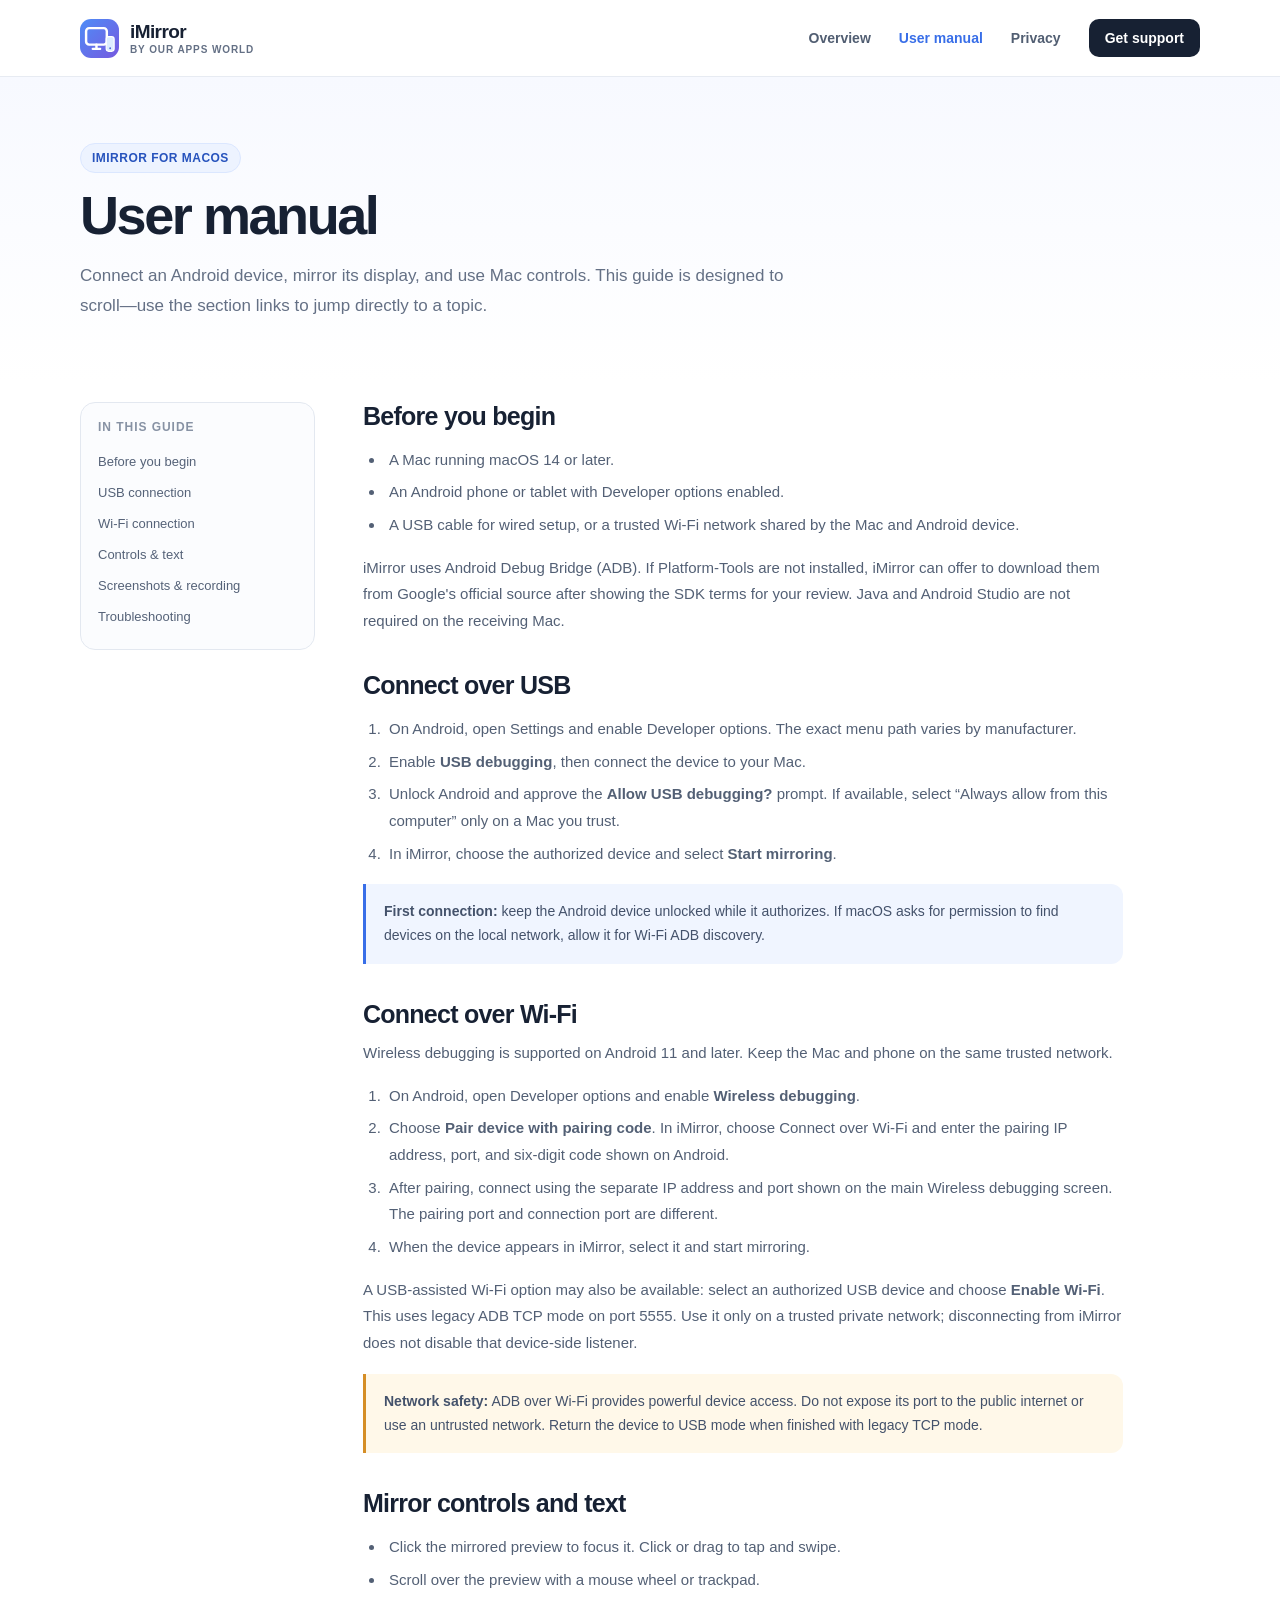
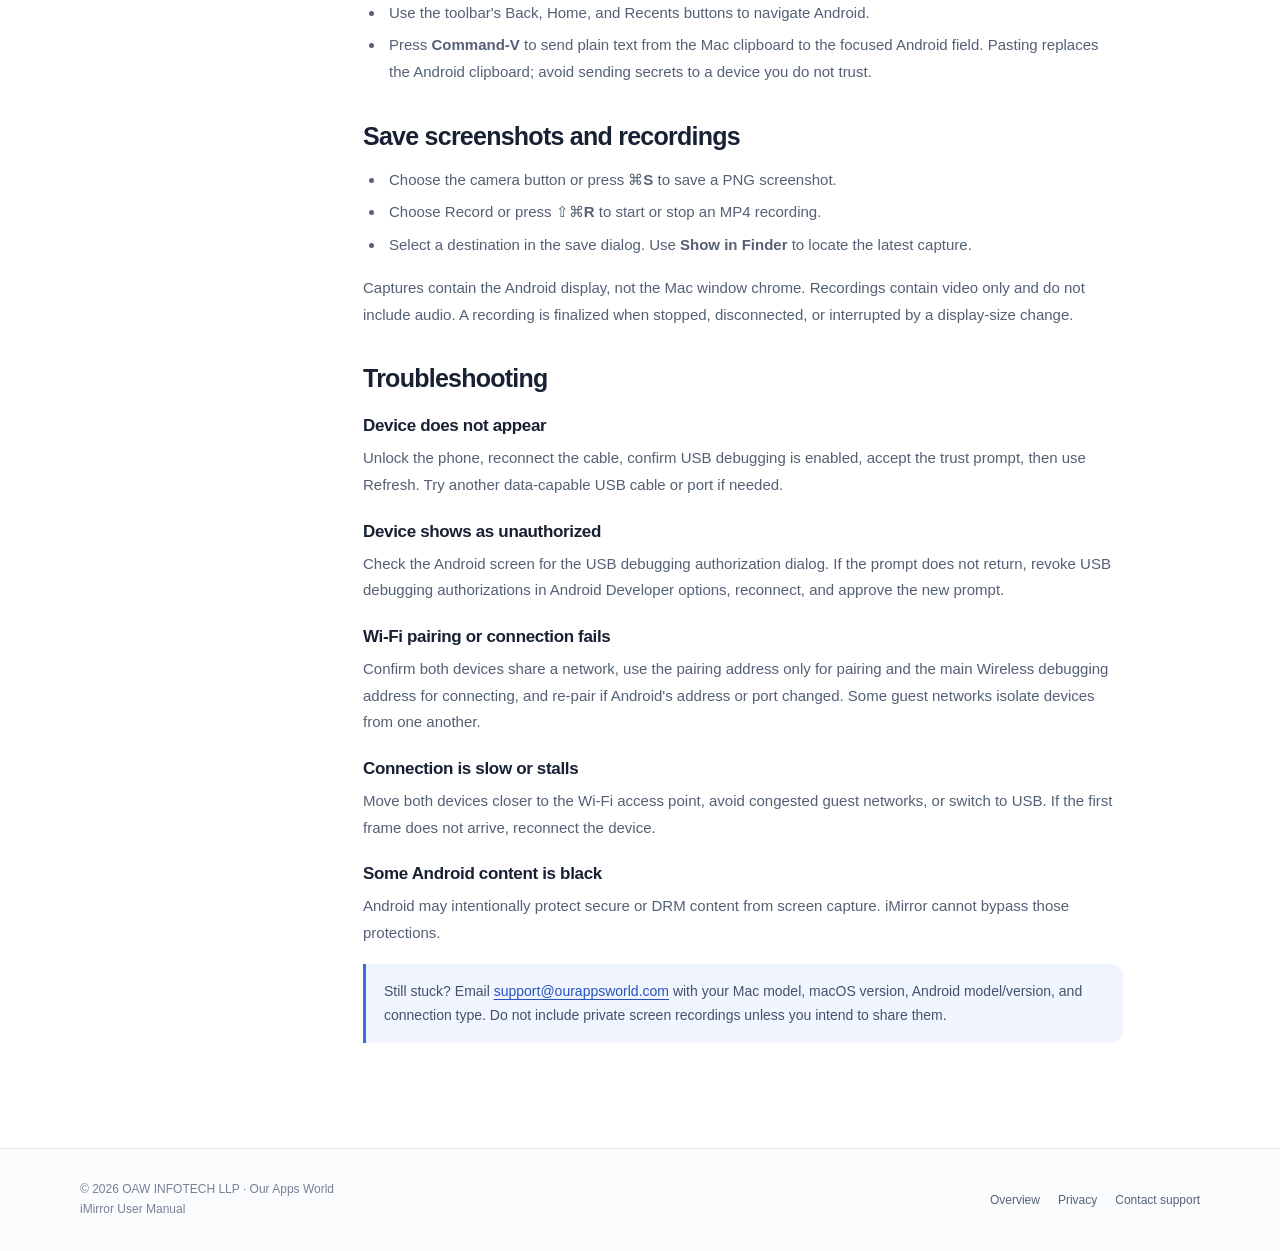
==== docs/manual/index.html @ e36534e6 "Publish iMirror product website with GitHub Pages" ====
<!doctype html>
<html lang="en">
<head>
  <meta charset="utf-8">
  <meta name="viewport" content="width=device-width, initial-scale=1">
  <meta name="description" content="Learn how to connect and use iMirror for Android screen mirroring on macOS over USB or Wi-Fi.">
  <meta name="robots" content="index,follow">
  <link rel="canonical" href="https://erimranalam.github.io/iMirror-Releases/manual/">
  <title>User Manual — iMirror</title>
  <meta property="og:type" content="article">
  <meta property="og:site_name" content="iMirror by Our Apps World">
  <meta property="og:title" content="iMirror User Manual — USB, Wi-Fi, controls, and captures">
  <meta property="og:description" content="Step-by-step help for connecting an Android device and using iMirror on Mac.">
  <meta property="og:url" content="https://erimranalam.github.io/iMirror-Releases/manual/">
  <meta property="og:image" content="https://erimranalam.github.io/iMirror-Releases/assets/social-preview.png">
  <meta name="twitter:card" content="summary_large_image">
  <meta name="twitter:title" content="iMirror User Manual — USB, Wi-Fi, controls, and captures">
  <meta name="twitter:description" content="Step-by-step help for connecting an Android device and using iMirror on Mac.">
  <meta name="twitter:image" content="https://erimranalam.github.io/iMirror-Releases/assets/social-preview.png">
  <link rel="icon" href="../assets/favicon.svg" type="image/svg+xml">
  <link rel="stylesheet" href="../styles.css">
  <script type="application/ld+json">
  {
    "@context": "https://schema.org",
    "@type": "TechArticle",
    "headline": "iMirror User Manual",
    "description": "Step-by-step help for USB and Wi-Fi connections, mirroring controls, screenshots, recordings, and troubleshooting.",
    "mainEntityOfPage": "https://erimranalam.github.io/iMirror-Releases/manual/",
    "dateModified": "2026-10-01",
    "author": { "@type": "Organization", "name": "OAW INFOTECH LLP", "url": "https://ourappsworld.com/" },
    "publisher": { "@type": "Organization", "name": "Our Apps World", "url": "https://ourappsworld.com/" }
  }
  </script>
</head>
<body>
  <header class="site-header">
    <nav class="container nav" aria-label="Main navigation">
      <a class="brand" href="../"><img src="../assets/favicon.svg" alt=""><span>iMirror<small>by Our Apps World</small></span></a>
      <div class="nav-links"><a href="../">Overview</a><a href="../manual/" aria-current="page">User manual</a><a href="../privacy/">Privacy</a><a class="nav-cta" href="mailto:support@ourappsworld.com?subject=iMirror%20support">Get support</a></div>
      <details class="mobile-menu">
        <summary><span>Menu</span><span class="menu-icon" aria-hidden="true">☰</span></summary>
        <div class="mobile-menu-panel">
          <a href="../">Overview</a>
          <a href="../manual/" aria-current="page">User manual</a>
          <a href="../privacy/">Privacy</a>
          <a href="mailto:support@ourappsworld.com?subject=iMirror%20support">Get support</a>
        </div>
      </details>
    </nav>
  </header>
  <main>
    <section class="page-hero"><div class="container"><span class="eyebrow">iMirror for macOS</span><h1>User manual</h1><p>Connect an Android device, mirror its display, and use Mac controls. This guide is designed to scroll—use the section links to jump directly to a topic.</p></div></section>
    <div class="container content-layout">
      <nav class="toc" aria-label="Manual contents"><strong>In this guide</strong><a href="#requirements">Before you begin</a><a href="#usb">USB connection</a><a href="#wifi">Wi-Fi connection</a><a href="#controls">Controls & text</a><a href="#captures">Screenshots & recording</a><a href="#troubleshooting">Troubleshooting</a></nav>
      <article class="article">
        <h2 id="requirements">Before you begin</h2>
        <ul><li>A Mac running macOS 14 or later.</li><li>An Android phone or tablet with Developer options enabled.</li><li>A USB cable for wired setup, or a trusted Wi-Fi network shared by the Mac and Android device.</li></ul>
        <p>iMirror uses Android Debug Bridge (ADB). If Platform-Tools are not installed, iMirror can offer to download them from Google's official source after showing the SDK terms for your review. Java and Android Studio are not required on the receiving Mac.</p>

        <h2 id="usb">Connect over USB</h2>
        <ol><li>On Android, open Settings and enable Developer options. The exact menu path varies by manufacturer.</li><li>Enable <strong>USB debugging</strong>, then connect the device to your Mac.</li><li>Unlock Android and approve the <strong>Allow USB debugging?</strong> prompt. If available, select “Always allow from this computer” only on a Mac you trust.</li><li>In iMirror, choose the authorized device and select <strong>Start mirroring</strong>.</li></ol>
        <div class="tip"><strong>First connection:</strong> keep the Android device unlocked while it authorizes. If macOS asks for permission to find devices on the local network, allow it for Wi-Fi ADB discovery.</div>

        <h2 id="wifi">Connect over Wi-Fi</h2>
        <p>Wireless debugging is supported on Android 11 and later. Keep the Mac and phone on the same trusted network.</p>
        <ol><li>On Android, open Developer options and enable <strong>Wireless debugging</strong>.</li><li>Choose <strong>Pair device with pairing code</strong>. In iMirror, choose Connect over Wi-Fi and enter the pairing IP address, port, and six-digit code shown on Android.</li><li>After pairing, connect using the separate IP address and port shown on the main Wireless debugging screen. The pairing port and connection port are different.</li><li>When the device appears in iMirror, select it and start mirroring.</li></ol>
        <p>A USB-assisted Wi-Fi option may also be available: select an authorized USB device and choose <strong>Enable Wi-Fi</strong>. This uses legacy ADB TCP mode on port 5555. Use it only on a trusted private network; disconnecting from iMirror does not disable that device-side listener.</p>
        <div class="tip warning"><strong>Network safety:</strong> ADB over Wi-Fi provides powerful device access. Do not expose its port to the public internet or use an untrusted network. Return the device to USB mode when finished with legacy TCP mode.</div>

        <h2 id="controls">Mirror controls and text</h2>
        <ul><li>Click the mirrored preview to focus it. Click or drag to tap and swipe.</li><li>Scroll over the preview with a mouse wheel or trackpad.</li><li>Use the toolbar's Back, Home, and Recents buttons to navigate Android.</li><li>Press <strong>Command-V</strong> to send plain text from the Mac clipboard to the focused Android field. Pasting replaces the Android clipboard; avoid sending secrets to a device you do not trust.</li></ul>

        <h2 id="captures">Save screenshots and recordings</h2>
        <ul><li>Choose the camera button or press <strong>⌘S</strong> to save a PNG screenshot.</li><li>Choose Record or press <strong>⇧⌘R</strong> to start or stop an MP4 recording.</li><li>Select a destination in the save dialog. Use <strong>Show in Finder</strong> to locate the latest capture.</li></ul>
        <p>Captures contain the Android display, not the Mac window chrome. Recordings contain video only and do not include audio. A recording is finalized when stopped, disconnected, or interrupted by a display-size change.</p>

        <h2 id="troubleshooting">Troubleshooting</h2>
        <h3>Device does not appear</h3><p>Unlock the phone, reconnect the cable, confirm USB debugging is enabled, accept the trust prompt, then use Refresh. Try another data-capable USB cable or port if needed.</p>
        <h3>Device shows as unauthorized</h3><p>Check the Android screen for the USB debugging authorization dialog. If the prompt does not return, revoke USB debugging authorizations in Android Developer options, reconnect, and approve the new prompt.</p>
        <h3>Wi-Fi pairing or connection fails</h3><p>Confirm both devices share a network, use the pairing address only for pairing and the main Wireless debugging address for connecting, and re-pair if Android's address or port changed. Some guest networks isolate devices from one another.</p>
        <h3>Connection is slow or stalls</h3><p>Move both devices closer to the Wi-Fi access point, avoid congested guest networks, or switch to USB. If the first frame does not arrive, reconnect the device.</p>
        <h3>Some Android content is black</h3><p>Android may intentionally protect secure or DRM content from screen capture. iMirror cannot bypass those protections.</p>
        <div class="tip">Still stuck? Email <a href="mailto:support@ourappsworld.com">support@ourappsworld.com</a> with your Mac model, macOS version, Android model/version, and connection type. Do not include private screen recordings unless you intend to share them.</div>
      </article>
    </div>
  </main>
  <footer class="site-footer"><div class="container footer-row"><div class="footer-copy">© 2026 OAW INFOTECH LLP · Our Apps World<br>iMirror User Manual</div><div class="footer-links"><a href="../">Overview</a><a href="../privacy/">Privacy</a><a href="mailto:support@ourappsworld.com">Contact support</a></div></div></footer>
</body>
</html>
---- docs/styles.css ----
:root {
  color-scheme: light;
  --ink: #172133;
  --muted: #647085;
  --line: #e3e8f0;
  --paper: #fff;
  --wash: #f5f7fb;
  --blue: #386ee8;
  --blue-dark: #2753bd;
  --violet: #7256dc;
  --mint: #dff6ee;
  --shadow: 0 22px 70px rgba(28, 43, 72, .12);
  font-family: -apple-system, BlinkMacSystemFont, 'Segoe UI', sans-serif;
  color: var(--ink);
  background: var(--paper);
  font-synthesis: none;
  text-rendering: optimizeLegibility;
}

* { box-sizing: border-box; }
html { scroll-behavior: smooth; }
body { margin: 0; min-width: 320px; }
a { color: inherit; }
button, a { -webkit-tap-highlight-color: transparent; }
:focus-visible { outline: 3px solid #82a8ff; outline-offset: 3px; }

.container { width: min(1120px, calc(100% - 44px)); margin-inline: auto; }
.site-header { position: sticky; top: 0; z-index: 20; background: rgba(255,255,255,.9); backdrop-filter: blur(16px); border-bottom: 1px solid rgba(226,231,239,.8); }
.nav { min-height: 76px; display: flex; align-items: center; justify-content: space-between; gap: 24px; }
.brand { display: inline-flex; align-items: center; gap: 11px; text-decoration: none; font-family: -apple-system, BlinkMacSystemFont, 'Segoe UI', sans-serif; font-size: 19px; font-weight: 800; letter-spacing: -.6px; }
.brand img { width: 39px; height: 39px; }
.brand small { display: block; color: var(--muted); font: 600 10px -apple-system, BlinkMacSystemFont, 'Segoe UI', sans-serif; letter-spacing: .09em; text-transform: uppercase; margin-top: 1px; }
.nav-links { display: flex; align-items: center; gap: 28px; }
.nav-links a { color: #515e72; text-decoration: none; font-size: 14px; font-weight: 600; white-space: nowrap; transition: color .18s ease; }
.nav-links a:hover, .nav-links a[aria-current="page"] { color: var(--blue); }
.nav-links .nav-cta { padding: 11px 16px; background: var(--ink); color: white; border-radius: 10px; }
.nav-links .nav-cta:hover { background: var(--blue-dark); color: white; }
.mobile-menu { display: none; position: relative; }
.mobile-menu summary { min-height: 40px; display: inline-flex; align-items: center; gap: 9px; padding: 0 12px; border: 1px solid var(--line); border-radius: 11px; background: white; color: var(--ink); font-size: 13px; font-weight: 700; cursor: pointer; list-style: none; }
.mobile-menu summary::-webkit-details-marker { display: none; }
.mobile-menu summary::marker { content: ''; }
.menu-icon { color: var(--blue); font-size: 16px; line-height: 1; transition: transform .18s ease; }
.mobile-menu[open] .menu-icon { transform: rotate(90deg); }
.mobile-menu-panel { position: absolute; z-index: 30; top: calc(100% + 10px); right: 0; width: min(250px, calc(100vw - 32px)); padding: 7px; border: 1px solid var(--line); border-radius: 14px; background: white; box-shadow: 0 16px 38px rgba(22, 34, 55, .17); }
.mobile-menu-panel a { display: block; padding: 12px 13px; border-radius: 9px; color: #46536a; font-size: 14px; font-weight: 600; text-decoration: none; }
.mobile-menu-panel a:hover, .mobile-menu-panel a[aria-current="page"] { color: var(--blue-dark); background: #f0f5ff; }

.hero { overflow: hidden; padding: 86px 0 82px; background: radial-gradient(ellipse at 78% 43%, #e4ecff 0, rgba(237,240,255,.5) 30%, transparent 61%), linear-gradient(180deg, #fbfcff, #fff); }
.hero-grid { display: grid; grid-template-columns: minmax(0, .9fr) minmax(0, 1.1fr); align-items: center; gap: 46px; }
.hero-grid > * { min-width: 0; }
.eyebrow { display: inline-flex; align-items: center; gap: 8px; color: var(--blue-dark); background: #edf3ff; border: 1px solid #dbe7ff; border-radius: 999px; padding: 7px 11px; font-size: 12px; font-weight: 700; letter-spacing: .04em; text-transform: uppercase; }
.eyebrow-dot { width: 7px; height: 7px; border-radius: 50%; background: #4aa984; box-shadow: 0 0 0 4px #d9f2e8; }
h1, h2, h3 { font-family: -apple-system, BlinkMacSystemFont, 'Segoe UI', sans-serif; letter-spacing: -.045em; }
h1 { max-width: 560px; font-size: clamp(42px, 5.4vw, 67px); line-height: 1.06; margin: 22px 0 20px; }
h1 em { color: var(--blue); font-style: normal; }
.hero-copy { max-width: 520px; color: #58657a; font-size: 18px; line-height: 1.72; }
.hero-actions { display: flex; flex-wrap: wrap; align-items: center; gap: 12px; margin-top: 28px; }
.button { min-height: 48px; display: inline-flex; align-items: center; justify-content: center; gap: 9px; border-radius: 12px; padding: 0 18px; text-decoration: none; font-weight: 700; font-size: 14px; transition: transform .18s ease, background .18s ease, box-shadow .18s ease; }
.button:hover { transform: translateY(-2px); }
.button-primary { background: var(--blue); color: white; box-shadow: 0 9px 22px rgba(56,110,232,.24); }
.button-primary:hover { background: var(--blue-dark); }
.button-secondary { color: var(--ink); border: 1px solid #dce2ec; background: white; }
.hero-note { color: #7c8799; font-size: 12px; margin: 14px 0 0; }
.hero-art { position: relative; margin: 0; }
.hero-art img { display: block; width: 100%; border-radius: 22px; box-shadow: var(--shadow); }
.preview-caption { margin: 12px 8px 0; text-align: right; color: #69758a; font-size: 11px; }
.trust-row { display: flex; flex-wrap: wrap; gap: 13px 23px; margin-top: 32px; color: #69758a; font-size: 13px; }
.trust-row span { display: inline-flex; align-items: center; gap: 7px; }
.trust-row b { color: #23835e; font-size: 15px; }

.section { padding: 82px 0; }
.section-soft { background: var(--wash); }
.section-heading { max-width: 670px; margin: 0 auto 42px; text-align: center; }
.section-heading h2 { font-size: clamp(30px, 4vw, 44px); line-height: 1.15; margin: 13px 0; }
.section-heading p { margin: 0; color: var(--muted); font-size: 16px; line-height: 1.7; }
.feature-grid { display: grid; grid-template-columns: repeat(3, 1fr); gap: 17px; }
.feature-card { background: white; border: 1px solid var(--line); border-radius: 18px; padding: 24px; min-height: 205px; }
.feature-icon { width: 44px; height: 44px; display: grid; place-items: center; border-radius: 13px; color: var(--blue); background: #edf3ff; font-size: 21px; }
.feature-card h3 { margin: 20px 0 8px; font-size: 18px; letter-spacing: -.025em; }
.feature-card p { margin: 0; color: var(--muted); font-size: 14px; line-height: 1.65; }
.workflow { display: grid; grid-template-columns: repeat(3, 1fr); gap: 32px; counter-reset: flow; }
.step { position: relative; counter-increment: flow; padding-top: 57px; }
.step::before { content: '0' counter(flow); position: absolute; left: 0; top: 0; color: var(--blue); font: 800 31px -apple-system, BlinkMacSystemFont, 'Segoe UI', sans-serif; letter-spacing: -.06em; }
.step h3 { font-size: 19px; margin: 0 0 9px; }
.step p { color: var(--muted); margin: 0; line-height: 1.7; font-size: 14px; }
.callout { display: flex; align-items: center; justify-content: space-between; gap: 28px; margin-top: 54px; padding: 28px 32px; border-radius: 20px; background: #172133; color: white; }
.callout h2 { margin: 0 0 7px; font-size: 24px; }
.callout p { margin: 0; color: #bac5d7; line-height: 1.6; font-size: 14px; }
.callout .button { flex: none; background: white; color: var(--ink); }
.requirements { display: flex; flex-wrap: wrap; justify-content: center; gap: 10px; margin-top: 28px; }
.requirements span { border: 1px solid var(--line); border-radius: 999px; background: white; color: #526075; padding: 9px 13px; font-size: 12px; }

.page-hero { padding: 66px 0 44px; background: linear-gradient(180deg, #f7f9ff, #fff); }
.page-hero h1 { font-size: clamp(38px, 5vw, 54px); margin: 14px 0; }
.page-hero p { max-width: 720px; color: var(--muted); line-height: 1.75; font-size: 17px; }
.content-layout { display: grid; grid-template-columns: 235px minmax(0, 1fr); gap: 48px; padding: 20px 0 88px; align-items: start; }
.toc { position: sticky; top: 102px; padding: 17px; border: 1px solid var(--line); border-radius: 15px; background: #fbfcfe; }
.toc strong { display: block; font-size: 12px; text-transform: uppercase; letter-spacing: .08em; color: #8792a4; margin: 0 0 12px; }
.toc a { display: block; padding: 8px 0; color: #556278; font-size: 13px; text-decoration: none; }
.toc a:hover { color: var(--blue); }
.article { max-width: 760px; }
.article h2 { margin: 36px 0 11px; font-size: 25px; letter-spacing: -.03em; scroll-margin-top: 105px; }
.article h2:first-child { margin-top: 0; }
.article h3 { margin: 23px 0 8px; font-size: 17px; letter-spacing: -.02em; }
.article p, .article li { color: #536075; font-size: 15px; line-height: 1.78; }
.article p { margin: 9px 0; }
.article ul, .article ol { padding-left: 22px; }
.article li { padding-left: 4px; margin: 6px 0; }
.article a { color: var(--blue-dark); text-underline-offset: 3px; }
.tip { margin: 17px 0; padding: 16px 18px; border-left: 3px solid var(--blue); background: #f0f5ff; border-radius: 0 12px 12px 0; color: #44526b; line-height: 1.7; font-size: 14px; }
.warning { border-left-color: #d58e26; background: #fff8e9; }
.privacy-meta { color: #7b8698 !important; font-size: 13px !important; }
.policy-card { margin: 18px 0; padding: 19px; border: 1px solid var(--line); border-radius: 14px; background: #fbfcff; }
.policy-card h3 { margin-top: 0; }
.faq-list { max-width: 820px; margin: auto; border-top: 1px solid var(--line); }
.faq-list details { padding: 18px 3px; border-bottom: 1px solid var(--line); }
.faq-list summary { cursor: pointer; font-weight: 700; font-size: 16px; list-style: none; display: flex; align-items: center; justify-content: space-between; gap: 16px; }
.faq-list summary::-webkit-details-marker { display: none; }
.faq-list summary::after { content: '+'; color: var(--blue); font-size: 23px; line-height: 1; }
.faq-list details[open] summary::after { content: '−'; }
.faq-list p { margin: 12px 34px 0 0; color: var(--muted); font-size: 14px; line-height: 1.7; }

.site-footer { border-top: 1px solid var(--line); background: #fbfcfe; padding: 31px 0; }
.footer-row { display: flex; justify-content: space-between; align-items: center; gap: 18px; }
.footer-copy { color: #768195; font-size: 12px; line-height: 1.65; }
.footer-links { display: flex; flex-wrap: wrap; gap: 18px; }
.footer-links a { color: #566277; font-size: 12px; text-decoration: none; }
.footer-links a:hover { color: var(--blue); }

@media (max-width: 860px) {
  .hero { padding: 62px 0 56px; }
  .hero-grid { grid-template-columns: 1fr; gap: 40px; }
  .hero-art { margin: 0 -5px; }
  .hero-art img { border-radius: 16px; }
  .feature-grid { grid-template-columns: repeat(2, 1fr); }
  .content-layout { grid-template-columns: 1fr; gap: 26px; }
  .toc { position: static; display: flex; flex-wrap: wrap; gap: 5px 16px; align-items: center; }
  .toc strong { width: 100%; }
  .toc a { padding: 3px 0; }
}
@media (max-width: 720px) {
  .nav-links { display: none; }
  .mobile-menu { display: block; }
}
@media (max-width: 600px) {
  .container { width: min(100% - 32px, 1120px); }
  .nav { min-height: 66px; }
  .brand { font-size: 17px; }
  .brand img { width: 35px; height: 35px; }
  .hero { padding: 48px 0 48px; }
  h1 { font-size: clamp(39px, 12vw, 54px); }
  .hero-copy { font-size: 16px; }
  .section { padding: 60px 0; }
  .feature-grid, .workflow { grid-template-columns: 1fr; gap: 12px; }
  .feature-card { min-height: auto; }
  .workflow { gap: 26px; }
  .callout { align-items: flex-start; flex-direction: column; padding: 24px; }
  .page-hero { padding: 48px 0 26px; }
  .content-layout { padding-bottom: 62px; }
  .footer-row { align-items: flex-start; flex-direction: column; }
}
@media (prefers-reduced-motion: reduce) {
  *, *::before, *::after { scroll-behavior: auto !important; transition-duration: .01ms !important; }
}
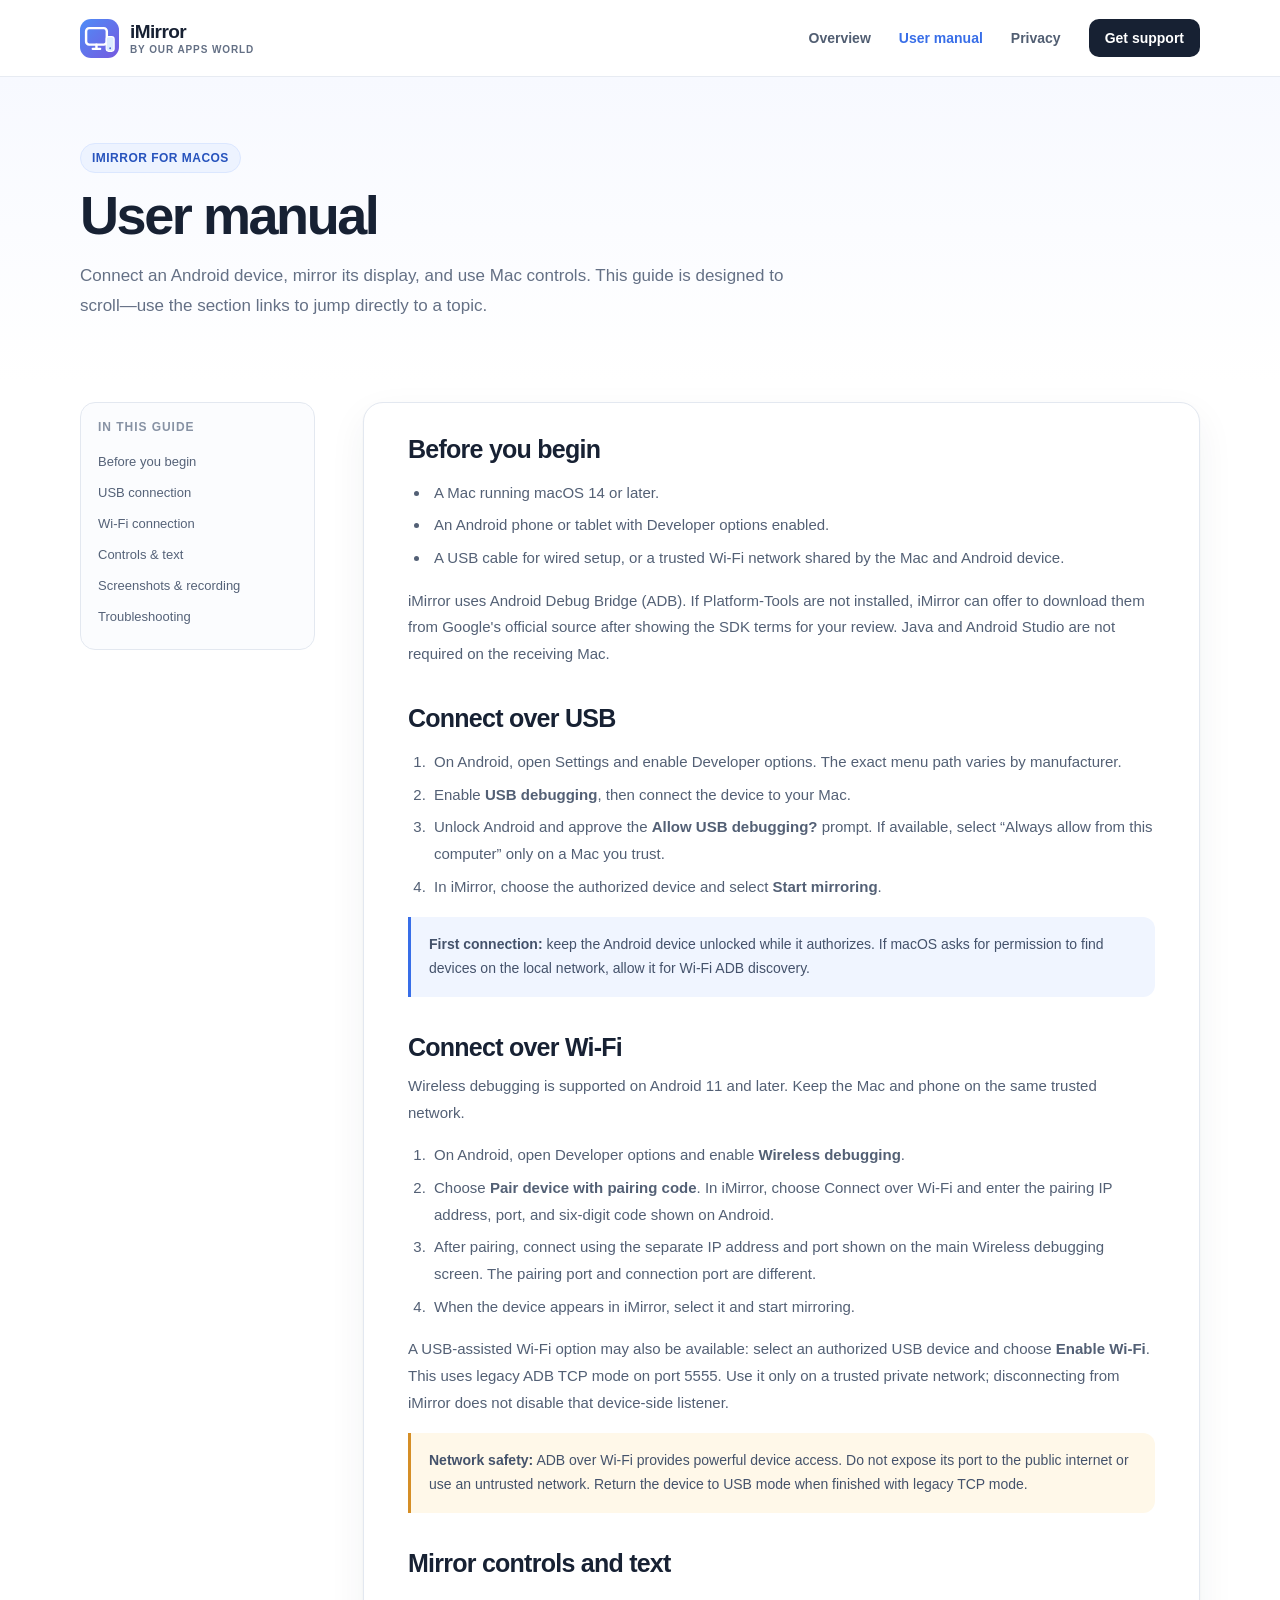
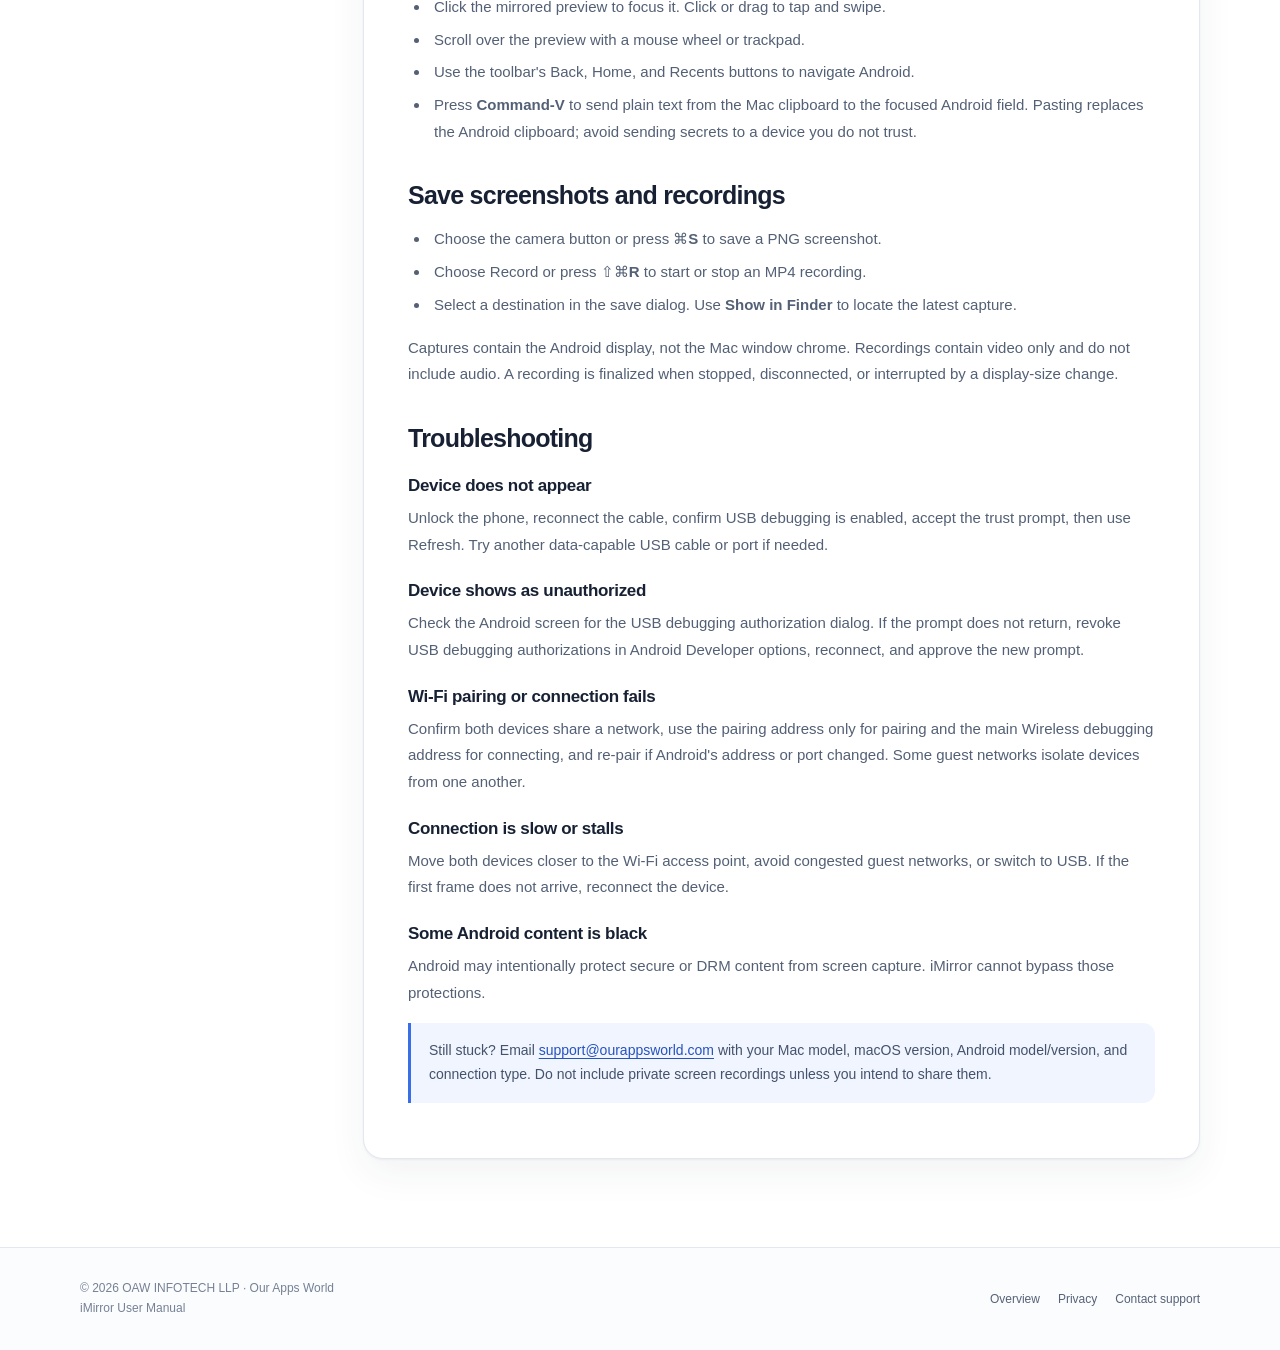
==== commit 799050d5: "Pages copy: redesigned landing page, real screenshots, SEO files from the main site Co-Authored-By: " ====
--- a/docs/manual/index.html
+++ b/docs/manual/index.html
@@ -5,27 +5,27 @@
   <meta name="viewport" content="width=device-width, initial-scale=1">
   <meta name="description" content="Learn how to connect and use iMirror for Android screen mirroring on macOS over USB or Wi-Fi.">
   <meta name="robots" content="index,follow">
-  <link rel="canonical" href="https://erimranalam.github.io/iMirror-Releases/manual/">
+  <link rel="canonical" href="https://imirror.ourappsworld.com/manual/">
   <title>User Manual — iMirror</title>
   <meta property="og:type" content="article">
   <meta property="og:site_name" content="iMirror by Our Apps World">
   <meta property="og:title" content="iMirror User Manual — USB, Wi-Fi, controls, and captures">
   <meta property="og:description" content="Step-by-step help for connecting an Android device and using iMirror on Mac.">
-  <meta property="og:url" content="https://erimranalam.github.io/iMirror-Releases/manual/">
-  <meta property="og:image" content="https://erimranalam.github.io/iMirror-Releases/assets/social-preview.png">
+  <meta property="og:url" content="https://imirror.ourappsworld.com/manual/">
+  <meta property="og:image" content="https://imirror.ourappsworld.com/assets/og-card.png">
   <meta name="twitter:card" content="summary_large_image">
   <meta name="twitter:title" content="iMirror User Manual — USB, Wi-Fi, controls, and captures">
   <meta name="twitter:description" content="Step-by-step help for connecting an Android device and using iMirror on Mac.">
-  <meta name="twitter:image" content="https://erimranalam.github.io/iMirror-Releases/assets/social-preview.png">
+  <meta name="twitter:image" content="https://imirror.ourappsworld.com/assets/og-card.png">
   <link rel="icon" href="../assets/favicon.svg" type="image/svg+xml">
-  <link rel="stylesheet" href="../styles.css">
+  <link rel="stylesheet" href="../styles.css?v=ee25576f">
   <script type="application/ld+json">
   {
     "@context": "https://schema.org",
     "@type": "TechArticle",
     "headline": "iMirror User Manual",
     "description": "Step-by-step help for USB and Wi-Fi connections, mirroring controls, screenshots, recordings, and troubleshooting.",
-    "mainEntityOfPage": "https://erimranalam.github.io/iMirror-Releases/manual/",
+    "mainEntityOfPage": "https://imirror.ourappsworld.com/manual/",
     "dateModified": "2026-10-01",
     "author": { "@type": "Organization", "name": "OAW INFOTECH LLP", "url": "https://ourappsworld.com/" },
     "publisher": { "@type": "Organization", "name": "Our Apps World", "url": "https://ourappsworld.com/" }
--- a/docs/styles.css
+++ b/docs/styles.css
@@ -162,3 +162,89 @@
 @media (prefers-reduced-motion: reduce) {
   *, *::before, *::after { scroll-behavior: auto !important; transition-duration: .01ms !important; }
 }
+
+/* Pricing and purchase pages */
+.pricing-grid { display: grid; grid-template-columns: repeat(auto-fit, minmax(290px, 1fr)); gap: 20px; max-width: 800px; margin: 0 auto; }
+.plan { position: relative; display: flex; flex-direction: column; gap: 10px; padding: 30px; background: #fff; border: 1px solid var(--line); border-radius: 22px; }
+.plan.featured { border: 2px solid var(--blue); box-shadow: 0 22px 60px rgba(56,110,232,.18); }
+.plan .plan-tag { position: absolute; top: -13px; left: 26px; background: var(--blue); color: #fff; font-size: 12px; font-weight: 800; letter-spacing: .04em; padding: 4px 12px; border-radius: 999px; }
+.plan h3 { margin: 0; font-size: 20px; }
+.plan .price { font-size: 54px; font-weight: 800; letter-spacing: -.05em; line-height: 1.05; }
+.plan .price small { font-size: 15px; font-weight: 600; letter-spacing: 0; color: var(--muted); }
+.plan ul { list-style: none; margin: 8px 0 22px; padding: 0; display: grid; gap: 10px; color: #3f4b60; font-size: 15px; }
+.plan li { position: relative; padding-left: 26px; }
+.plan li::before { content: "✓"; position: absolute; left: 0; color: #2f9d6e; font-weight: 800; }
+.plan .button { margin-top: auto; }
+.fineprint { max-width: 680px; margin: 22px auto 0; text-align: center; color: var(--muted); font-size: 13.5px; }
+.buy-box { max-width: 640px; margin: 0 auto; padding: 56px 0 90px; text-align: center; }
+.buy-box h1 { margin-inline: auto; font-size: clamp(32px, 5vw, 44px); }
+.buy-box .hero-copy { margin-inline: auto; }
+.content-layout.single { grid-template-columns: minmax(0, 820px); justify-content: start; }
+
+.what-grid { display: grid; grid-template-columns: minmax(0, 1.1fr) minmax(0, 1fr); gap: 44px; align-items: start; }
+.what-grid p { color: #58657a; font-size: 17px; line-height: 1.72; }
+.facts { margin: 0; background: var(--wash); border: 1px solid var(--line); border-radius: 18px; padding: 6px 22px; }
+.facts > div { display: grid; grid-template-columns: 110px 1fr; gap: 12px; padding: 13px 0; border-top: 1px solid var(--line); font-size: 15px; }
+.facts > div:first-child { border-top: 0; } .facts dt { color: var(--muted); font-weight: 700; } .facts dd { margin: 0; }
+@media (max-width: 820px) { .what-grid { grid-template-columns: minmax(0, 1fr); gap: 26px; } }
+@media (max-width: 520px) { .facts > div { grid-template-columns: 1fr; gap: 2px; } }
+
+/* Redesign: centred hero, real app screenshots, gallery, closing band */
+.hero2 { padding: 72px 0 40px; background: radial-gradient(60% 50% at 50% 0%, #e4ecff 0, rgba(237,240,255,.5) 45%, transparent 75%), linear-gradient(180deg, #fbfcff, #fff); }
+.hero-center { text-align: center; max-width: 820px; margin: 0 auto; }
+.hero-center h1 { max-width: none; margin: 20px auto 18px; font-size: clamp(42px, 7vw, 76px); letter-spacing: -.055em; }
+.hero-center h1 em { background: linear-gradient(100deg, var(--blue), var(--violet)); -webkit-background-clip: text; background-clip: text; color: transparent; }
+.hero-center .hero-copy { max-width: 640px; margin: 0 auto; }
+.hero-center .hero-actions { justify-content: center; }
+.button-lg { min-height: 54px; padding: 0 26px; font-size: 16px; border-radius: 14px; }
+.hero-note { text-align: center; }
+.stage2 { position: relative; max-width: 1040px; margin: 48px auto 0; padding-bottom: 8%; }
+.winshot { margin: 0; line-height: 0; border-radius: 14px; overflow: hidden; box-shadow: 0 2px 4px rgba(24,37,66,.08), 0 24px 60px rgba(28,43,72,.22), 0 60px 110px rgba(56,110,232,.16); background: #fff; }
+.winshot img { display: block; width: 100%; height: auto; }
+.stage2 .main { width: 88%; margin: 0 auto 0 0; }
+.stage2 .float { position: absolute; right: 0; bottom: 0; width: 30%; border-radius: 12px; }
+.hero-trust { margin-top: 36px; justify-content: center; }
+@media (max-width: 720px) { .stage2 { padding-bottom: 0; } .stage2 .main { width: 100%; } .stage2 .float { display: none; } }
+
+.gallery { display: grid; grid-template-columns: repeat(2, minmax(0, 1fr)); gap: 26px; align-items: start; }
+.shot-card { margin: 0; display: flex; flex-direction: column; gap: 16px; padding: 22px; background: #fff; border: 1px solid var(--line); border-radius: 22px; }
+.shot-card.wide { grid-column: 1 / -1; }
+.shot-card .winshot { box-shadow: 0 1px 3px rgba(24,37,66,.1), 0 18px 44px rgba(28,43,72,.14); }
+.shot-card.wide .winshot { max-width: 880px; margin: 0 auto; }
+.shot-card figcaption { color: #58657a; font-size: 15.5px; line-height: 1.6; text-align: center; }
+.shot-card figcaption b { color: var(--ink); }
+.mirror-art { margin: 46px auto 0; max-width: 940px; text-align: center; }
+.mirror-art img { width: 100%; height: auto; border-radius: 20px; border: 1px solid var(--line); box-shadow: var(--shadow); }
+@media (max-width: 820px) { .gallery { grid-template-columns: minmax(0, 1fr); } }
+
+.cta-section { padding: 30px 0 90px; }
+.cta-band { text-align: center; padding: 60px 26px; border-radius: 28px; color: #fff; background: radial-gradient(70% 120% at 15% 0%, rgba(114,86,220,.7), transparent 60%), linear-gradient(135deg, #2f5fd6, #5b43d0); box-shadow: 0 30px 80px rgba(56,110,232,.28); }
+.cta-band h2 { margin: 0 0 10px; font-size: clamp(30px, 4.6vw, 46px); color: #fff; }
+.cta-band p { max-width: 540px; margin: 0 auto 26px; color: rgba(255,255,255,.85); font-size: 18px; }
+.hero-actions.center { justify-content: center; margin-top: 0; }
+.button-light { background: #fff; color: #27409a; } .button-ghost { background: rgba(255,255,255,.16); color: #fff; border: 1px solid rgba(255,255,255,.4); }
+.feature-card { transition: transform .15s ease, box-shadow .15s ease; } .feature-card:hover { transform: translateY(-3px); box-shadow: var(--shadow); }
+@media (prefers-reduced-motion: reduce) { .feature-card { transition: none; } html { scroll-behavior: auto; } }
+
+/* Legal pages: one aligned card under the hero */
+.content-layout.single .article { max-width: none; background: #fff; border: 1px solid var(--line); border-radius: 20px; padding: 34px clamp(20px, 4vw, 48px) 40px; box-shadow: 0 1px 2px rgba(24,37,66,.05), 0 14px 38px rgba(28,43,72,.06); }
+.content-layout.single .article h2 { margin: 34px 0 10px; padding-top: 26px; border-top: 1px solid var(--line); font-size: 21px; }
+.content-layout.single .article .privacy-meta + p, .content-layout.single .article .privacy-meta + h2 { margin-top: 12px; }
+.content-layout.single .article h2:first-of-type { }
+.privacy-meta { display: inline-block; padding: 5px 12px; background: #f1f5ff; border-radius: 999px; margin: 0 0 8px !important; }
+.article table { width: 100%; border-collapse: collapse; display: block; overflow-x: auto; }
+.article th, .article td { text-align: left; padding: 9px 12px; border-bottom: 1px solid var(--line); font-size: 14.5px; }
+.article img, .article pre { max-width: 100%; }
+.article pre { overflow-x: auto; }
+@media (max-width: 720px) { .content-layout.single { padding-top: 6px; } .content-layout.single .article { border-radius: 16px; padding: 24px 18px 30px; } }
+
+/* Screenshots: keep the floating window clear of the main window's buttons; equal-height gallery cards */
+.stage2 { padding-bottom: 24%; }
+.stage2 .float { right: 0; bottom: 0; width: 25%; }
+.shot-card:not(.wide) .winshot { aspect-ratio: 1100 / 880; overflow: hidden; }
+.shot-card:not(.wide) .winshot img { width: 100%; height: 100%; object-fit: cover; object-position: top center; display: block; }
+.shot-card figcaption { margin-top: auto; }
+@media (max-width: 720px) { .stage2 { padding-bottom: 0; } }
+/* Privacy / manual article card, same as the single-column legal pages */
+.content-layout:not(.single) .article { background: #fff; border: 1px solid var(--line); border-radius: 20px; padding: 32px clamp(20px, 3.5vw, 44px) 38px; box-shadow: 0 1px 2px rgba(24,37,66,.05), 0 14px 38px rgba(28,43,72,.06); max-width: none; }
+@media (max-width: 720px) { .content-layout:not(.single) .article { border-radius: 16px; padding: 22px 18px 28px; } }
